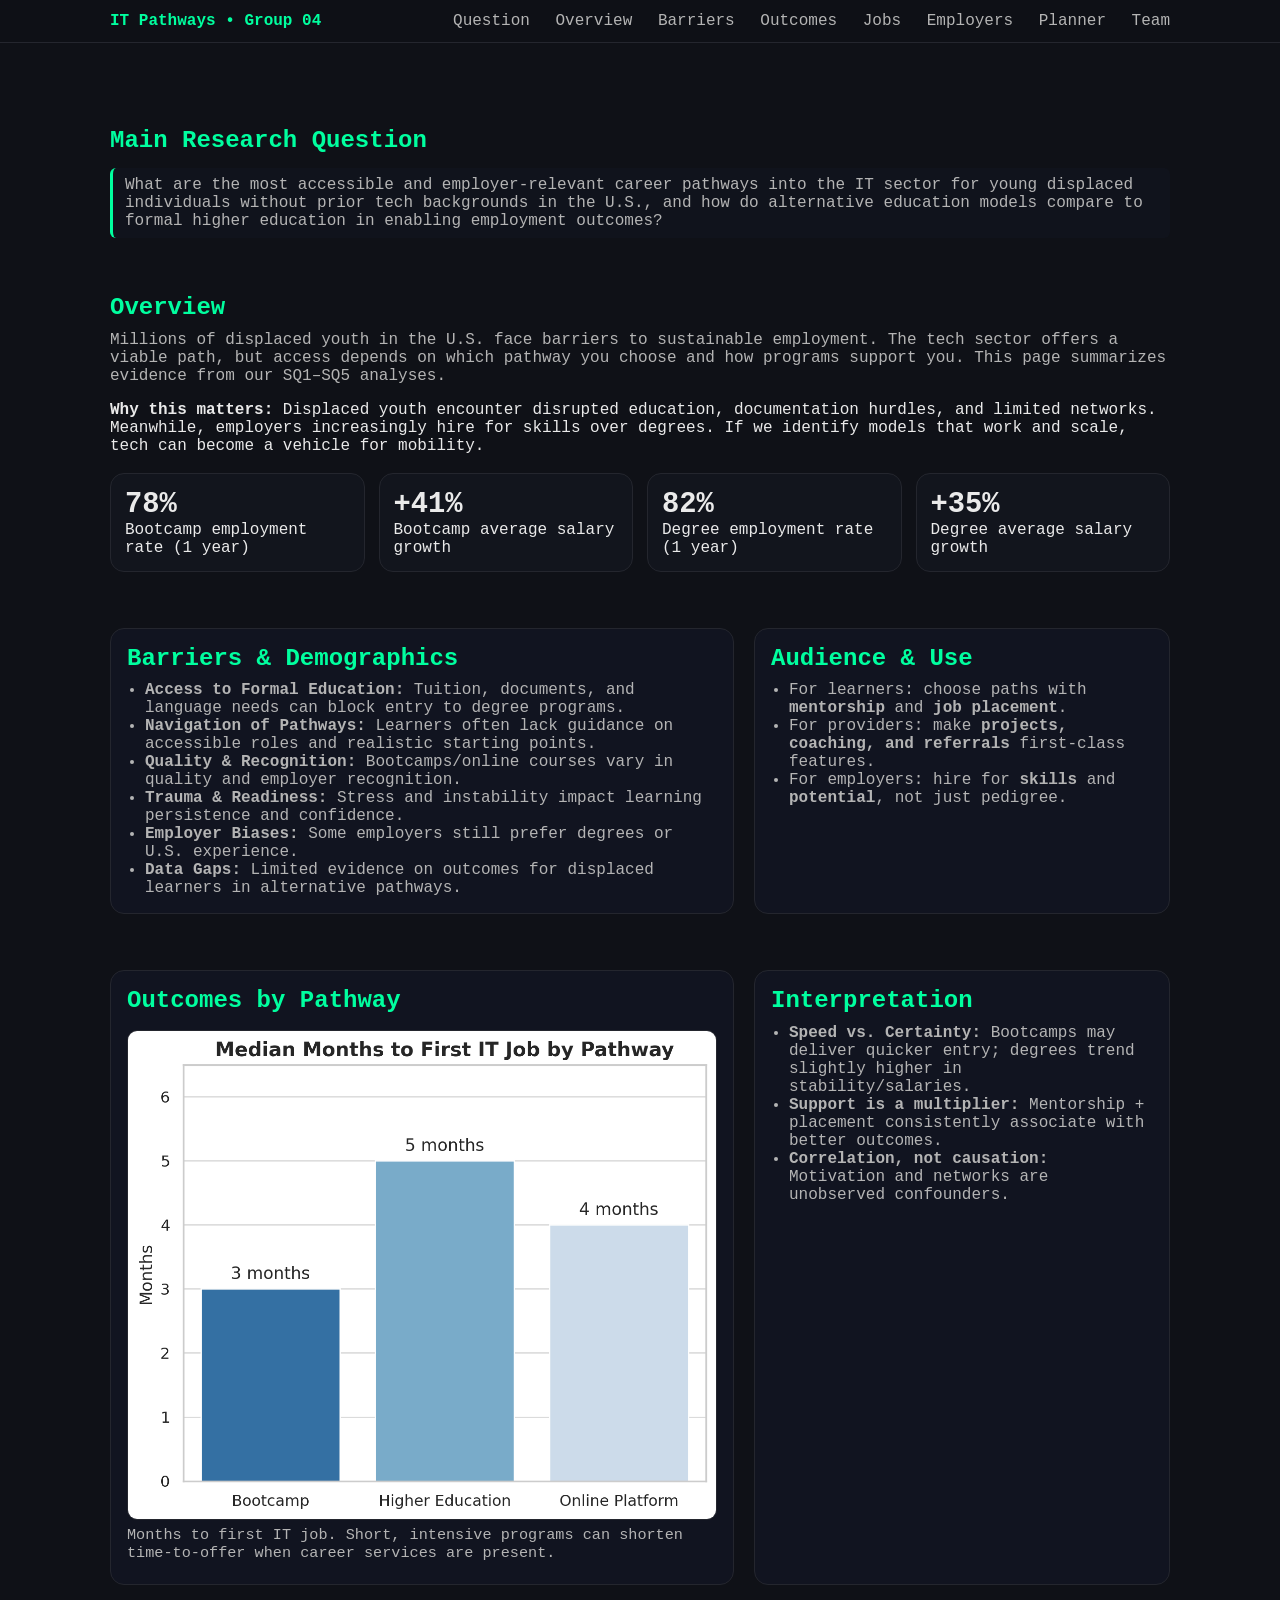
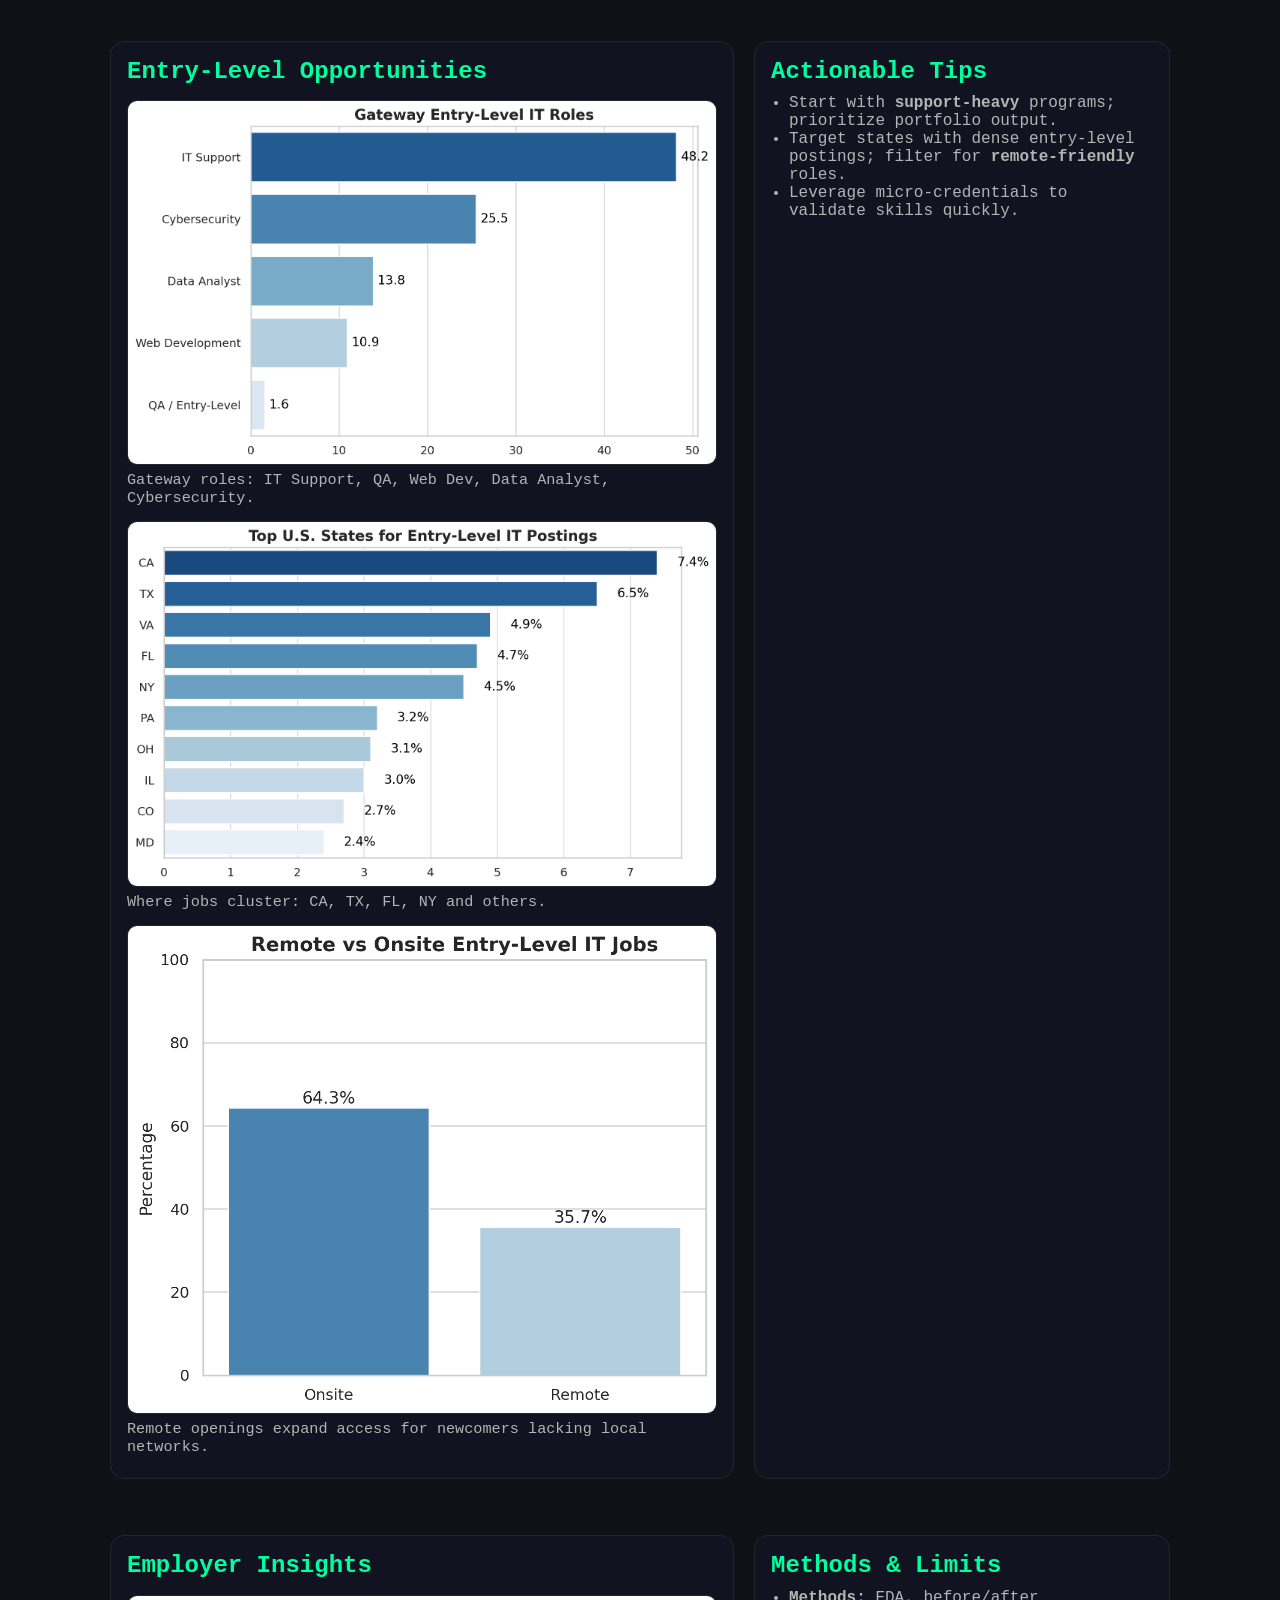
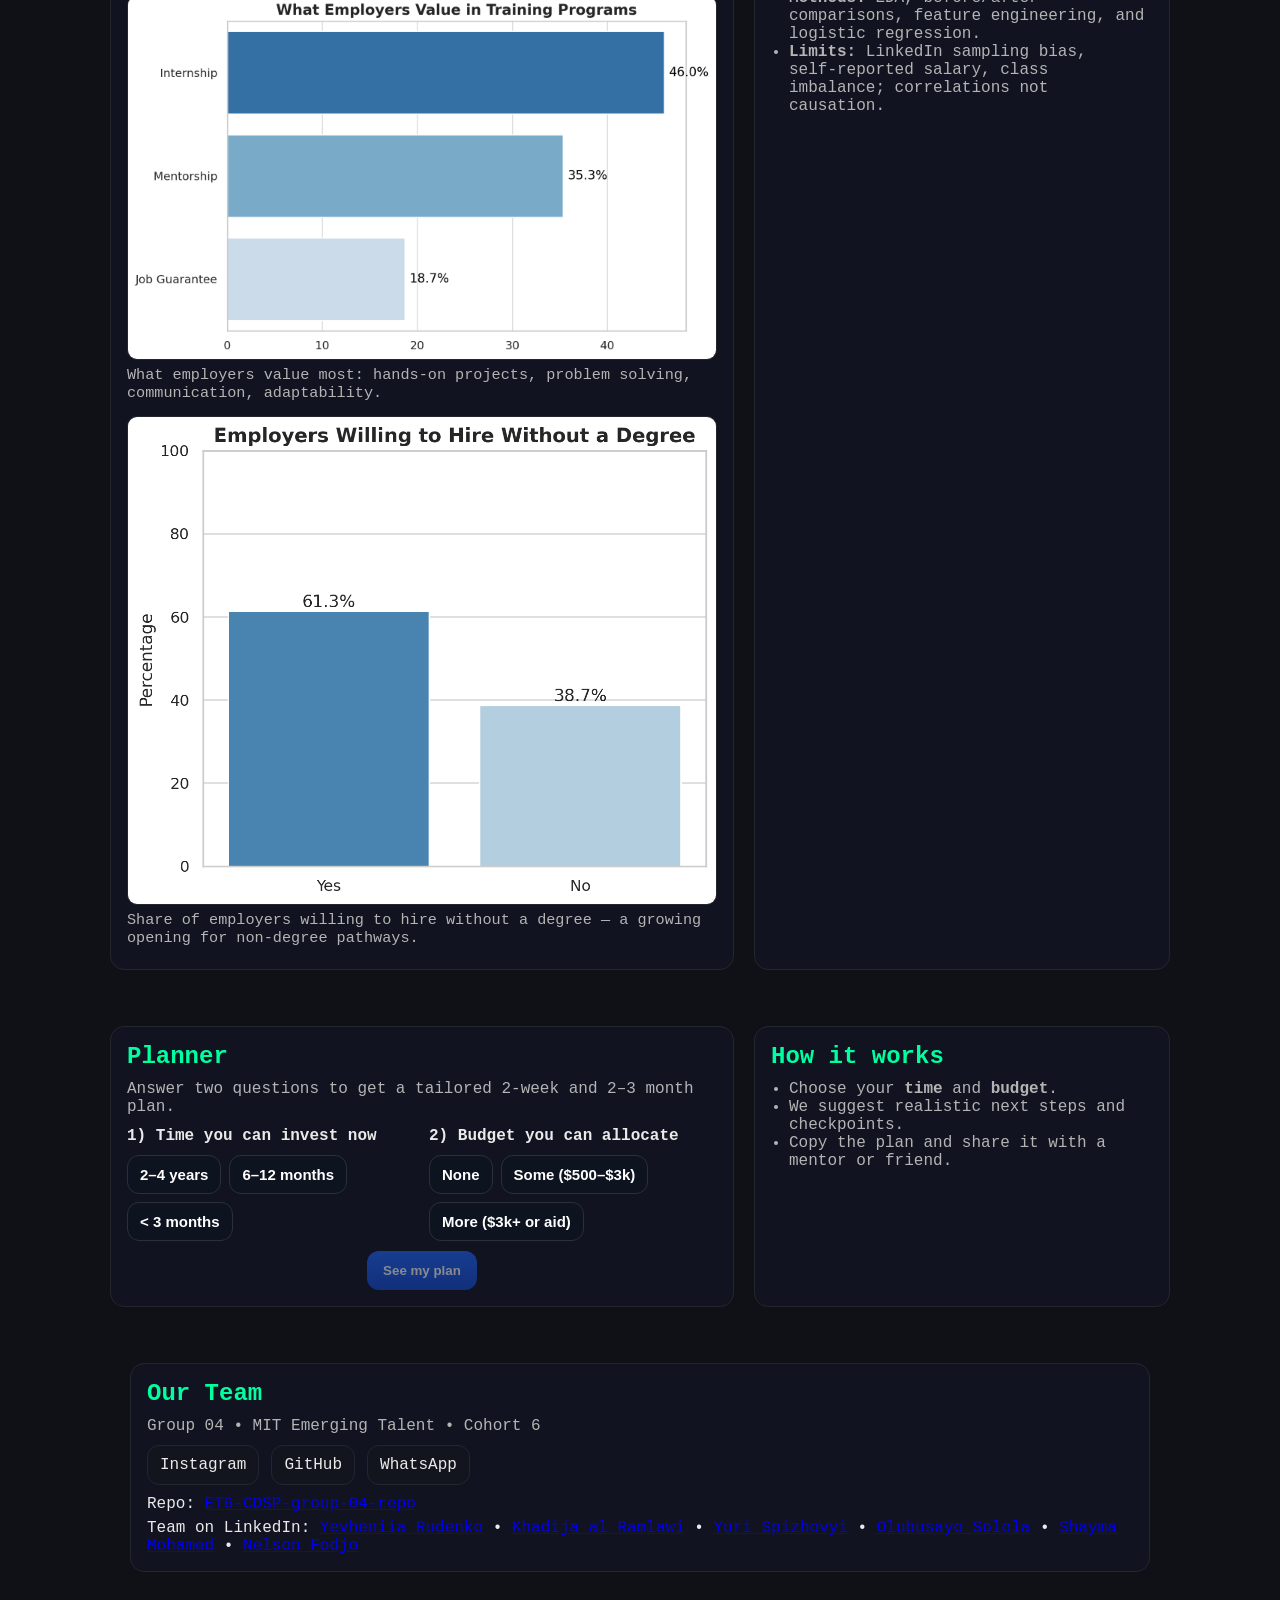
==== 5_communication_strategy/webpage_flowchart/index.html @ cdeca655 "fix snakecase" ====
<!DOCTYPE html>
<html lang="en">
<head>
  <meta charset="UTF-8" />
  <meta name="viewport" content="width=device-width, initial-scale=1.0"/>
  <title>IT Pathways for Displaced Youth — Data Story</title>
  <link rel="stylesheet" href="styles.css">
  <script src="script.js" defer></script>
</head>
<body>
<header class="site">
  <nav class="nav" aria-label="Primary">
    <div class="brand">IT Pathways • Group 04</div>
    <div class="links">
      <a href="#question">Question</a>
      <a href="#overview">Overview</a>
      <a href="#barriers">Barriers</a>
      <a href="#outcomes">Outcomes</a>
      <a href="#jobs">Jobs</a>
      <a href="#employers">Employers</a>
      <a href="#planner">Planner</a>
      <a href="#team">Team</a>
    </div>
  </nav>
</header>

<main class="container">
      <section id="question">
      <h1>Main Research Question</h1>
      <blockquote>What are the most accessible and employer‑relevant career pathways into the IT sector for young displaced individuals without prior tech backgrounds in the U.S., and how do alternative education models compare to formal higher education in enabling employment outcomes?</blockquote>
      </section>

      <section id="overview">
      <h2>Overview</h2>
      <p class="lead">Millions of displaced youth in the U.S. face barriers to sustainable employment. The tech sector offers a viable path, but access depends on which pathway you choose and how programs support you. This page summarizes evidence from our SQ1–SQ5 analyses.</p>
      <p><strong>Why this matters:</strong> Displaced youth encounter disrupted education, documentation hurdles, and limited networks. Meanwhile, employers increasingly hire for skills over degrees. If we identify models that work and scale, tech can become a vehicle for mobility.</p>
      <div class="kpis">
        <div class="kpi">
          <div class="num">78%</div>
          <div>Bootcamp employment rate (1 year)</div>
        </div>
        <div class="kpi">
          <div class="num">+41%</div>
          <div>Bootcamp average salary growth</div>
        </div>
        <div class="kpi">
          <div class="num">82%</div>
          <div>Degree employment rate (1 year)</div>
        </div>
        <div class="kpi">
          <div class="num">+35%</div>
          <div>Degree average salary growth</div>
        </div>
      </div>
      </section>

      <section id="barriers" class="two-col">
      <div class="card">
        <h2>Barriers & Demographics</h2>
        <ul class="clean">
          <li><strong>Access to Formal Education:</strong> Tuition, documents, and language needs can block entry to degree programs.</li><li><strong>Navigation of Pathways:</strong> Learners often lack guidance on accessible roles and realistic starting points.</li><li><strong>Quality & Recognition:</strong> Bootcamps/online courses vary in quality and employer recognition.</li><li><strong>Trauma & Readiness:</strong> Stress and instability impact learning persistence and confidence.</li><li><strong>Employer Biases:</strong> Some employers still prefer degrees or U.S. experience.</li><li><strong>Data Gaps:</strong> Limited evidence on outcomes for displaced learners in alternative pathways.</li>
        </ul>
      </div>
      <div class="card">
        <h2>Audience & Use</h2>
        <ul class="clean">
          <li>For learners: choose paths with <strong>mentorship</strong> and <strong>job placement</strong>.</li>
          <li>For providers: make <strong>projects, coaching, and referrals</strong> first‑class features.</li>
          <li>For employers: hire for <strong>skills</strong> and <strong>potential</strong>, not just pedigree.</li>
        </ul>
      </div>
      </section>

      <section id="outcomes" class="two-col">
      <div class="card">
        <h2>Outcomes by Pathway</h2>
        <figure>
          <img class="chart" src="img/Median Months to First IT Job by Pathway.png" alt="Months to first job">
          <figcaption>Months to first IT job. Short, intensive programs can shorten time‑to‑offer when career services are present.</figcaption>
        </figure>
      </div>
      <div class="card">
        <h2>Interpretation</h2>
        <ul class="clean">
          <li><strong>Speed vs. Certainty:</strong> Bootcamps may deliver quicker entry; degrees trend slightly higher in stability/salaries.</li>
          <li><strong>Support is a multiplier:</strong> Mentorship + placement consistently associate with better outcomes.</li>
          <li><strong>Correlation, not causation:</strong> Motivation and networks are unobserved confounders.</li>
        </ul>
      </div>
      </section>

      <section id="jobs" class="two-col">
      <div class="card">
        <h2>Entry‑Level Opportunities</h2>
        <figure>
          <img class="chart" src="img/Gateway Entry-Level IT Roles.png" alt="Top entry-level roles">
          <figcaption>Gateway roles: IT Support, QA, Web Dev, Data Analyst, Cybersecurity.</figcaption>
        </figure>
        <figure>
          <img class="chart" src="img/Top U.S. States for Entry-Level IT Postings.png" alt="Top states">
          <figcaption>Where jobs cluster: CA, TX, FL, NY and others.</figcaption>
        </figure>
        <figure>
          <img class="chart" src="img/Remote vs Onsite Entry-Level IT Jobs.png" alt="Remote vs onsite">
          <figcaption>Remote openings expand access for newcomers lacking local networks.</figcaption>
        </figure>
      </div>
      <div class="card">
        <h2>Actionable Tips</h2>
        <ul class="clean">
          <li>Start with <strong>support‑heavy</strong> programs; prioritize portfolio output.</li>
          <li>Target states with dense entry‑level postings; filter for <strong>remote‑friendly</strong> roles.</li>
          <li>Leverage micro‑credentials to validate skills quickly.</li>
        </ul>
      </div>
      </section>



      <section id="employers" class="two-col">
      <div class="card">
        <h2>Employer Insights</h2>
        <figure>
          <img class="chart" src="img/What Employers Value in Training Programs.png" alt="Employer-valued features">
          <figcaption>What employers value most: hands‑on projects, problem solving, communication, adaptability.</figcaption>
        </figure>
        <figure>
          <img class="chart" src="img/Employers Willing to Hire Without a Degree.png" alt="Hire without degree">
          <figcaption>Share of employers willing to hire without a degree — a growing opening for non‑degree pathways.</figcaption>
        </figure>
      </div>
      <div class="card">
        <h2>Methods & Limits</h2>
        <ul class="clean">
          <li><strong>Methods:</strong> EDA, before/after comparisons, feature engineering, and logistic regression.</li>
          <li><strong>Limits:</strong> LinkedIn sampling bias, self‑reported salary, class imbalance; correlations not causation.</li>
        </ul>
      </div>

      </section>
      <section id="planner" class="two-col">
      <div class="card">
        <h2>Planner</h2>
        <p class="lead">Answer two questions to get a tailored 2‑week and 2–3 month plan.</p>
        <div id="planner-mount" class="planner-wrap" aria-live="polite"></div>
      </div>
      <div class="card">
        <h2>How it works</h2>
        <ul class="clean">
          <li>Choose your <strong>time</strong> and <strong>budget</strong>.</li>
          <li>We suggest realistic next steps and checkpoints.</li>
          <li>Copy the plan and share it with a mentor or friend.</li>
        </ul>
      </div>
      </section>

      <section id="team" class="container" style="padding-top:0;">
          <div class="card">
            <h2>Our Team</h2>
            <p class="lead">Group 04 • MIT Emerging Talent • Cohort 6</p>
            <div class="socials">
              <a class="social" href="https://www.instagram.com/p/DNNBhbguRMo/?utm_source=ig_web_copy_link&igsh=MzRlODBiNWFlZA%3D%3D&img_index=8" aria-label="Instagram">Instagram</a>
              <a class="social" href="https://github.com/MIT-Emerging-Talent/ET6-CDSP-group-04-repo" aria-label="GitHub">GitHub</a>
              <a class="social" href="https://whatsapp.com/channel/0029Vb6RfkN1noz5w4DXur0x" aria-label="WhatsApp">WhatsApp</a>
            </div>
            <div class="tiny" style="margin-top:10px;">Repo: <a href="https://github.com/MIT-Emerging-Talent/ET6-CDSP-group-04-repo" target="_blank" rel="noopener">ET6-CDSP-group-04-repo</a></div>
            <div class="tiny" style="margin-top:6px;">Team on LinkedIn: <a href="https://www.linkedin.com/in/yevheniia-rudenko/" target="_blank" rel="noopener">Yevheniia Rudenko</a> •
              <a href="https://www.linkedin.com/in/khadijaramlawi/" target="_blank" rel="noopener">Khadija al Ramlawi</a> •
              <a href="https://www.linkedin.com/in/yuri-s-587040302/" target="_blank" rel="noopener">Yuri Spizhovyi</a> •
              <a href="https://www.linkedin.com/in/solola-o-simisola/" target="_blank" rel="noopener">Olubusayo Solola</a> •
              <a href="https://www.linkedin.com/in/shayma-mohamed/" target="_blank" rel="noopener">Shayma Mohamed</a> •
              <a href="https://www.linkedin.com/in/nelson-fodjo/" target="_blank" rel="noopener">Nelson Fodjo</a>
            </div>
          </div>
        </section>
</main>
</body>
</html>
---- 5_communication_strategy/webpage_flowchart/styles.css ----
:root {
  --bg:#0f1117; --fg:#eaeaea; --muted:#b4b4b4; --accent:#00ff9f; --border:#24262e;
  --card:#111420; --card-2:#12151d; --radius:14px;
}
* { box-sizing: border-box; }
html, body { margin: 0; padding: 0; }
body { background: var(--bg); color: var(--fg);
       font-family: ui-monospace, SFMono-Regular, Menlo, Monaco, Consolas, "Liberation Mono", "Courier New", monospace; }

/* Header */
.site { position: sticky; top: 0; z-index: 50; backdrop-filter: blur(8px); background: rgba(15,17,23,.85); border-bottom: 1px solid var(--border); }
.nav { max-width: 1100px; margin:0 auto; padding: 12px 20px; display:flex; justify-content: space-between; align-items: center; }
.brand { color: var(--accent); font-weight: 800; }
.links a { color: var(--muted); text-decoration: none; margin-left: 16px; transition: color .2s ease; }
.links a:hover { color: var(--fg); }

/* Layout */
.container { max-width: 1100px; margin: 0 auto; padding: 28px 20px 80px; }
section { margin: 56px 0; }
h1,h2 { color: var(--accent); margin: 0 0 8px; line-height:1.2; }
p.lead { color: var(--muted); margin: 0 0 10px; }

/* KPI */
.kpis { display:grid; grid-template-columns: repeat(4, minmax(160px,1fr)); gap: 14px; margin-top: 18px; }
.kpi { border:1px solid var(--border); border-radius: var(--radius); padding: 14px; background:var(--card-2); }
.kpi .num { font-size: 1.8rem; font-weight: 800; }

/* Cards & columns */
.two-col { display:grid; grid-template-columns: 1.2fr .8fr; gap: 20px; }
@media (max-width: 900px){ .two-col{ grid-template-columns: 1fr; } }
.card { border:1px solid var(--border); border-radius: var(--radius); background:var(--card); padding: 16px; }
ul.clean { margin: 0; padding-left: 18px; color: var(--muted); }
blockquote { color: var(--muted); border-left: 3px solid var(--accent); margin: 12px 0; padding: 8px 12px; border-radius:6px; background:#10131c; }

/* Figures */
figure { margin: 14px 0 6px; }
img.chart { width:100%; border:1px solid var(--border); border-radius:10px; display:block; }
figcaption { color: var(--muted); font-size: .95rem; margin-top: 6px; }

/* Socials */
.socials{ display:flex; gap:12px; flex-wrap:wrap; }
.social{ display:inline-flex; align-items:center; gap:8px; background:var(--card-2); border:1px solid var(--border);
         padding:10px 12px; border-radius:12px; color:var(--fg); text-decoration:none; transition:border-color .2s ease; }
.social:hover{ border-color:#3a3e4c; }

/* Planner */
.planner-wrap{max-width:760px;margin:0 auto;}
.planner-grid{display:grid;grid-template-columns:1fr;gap:14px}
@media(min-width:640px){.planner-grid{grid-template-columns:1fr 1fr}}
.label{font-weight:800;font-size:16px;line-height:1.35; margin-bottom:8px}
.choices{display:flex;flex-wrap:wrap;gap:8px}
.btn{border:1px solid #2a2f3a;background:#0e1320;color:#fff;padding:10px 12px;border-radius:12px;font-size:15px;font-weight:700;cursor:pointer}
.btn[aria-pressed="true"]{background:#132b3a;border-color:#245a4b;box-shadow:0 0 0 2px #163c30 inset}
.primary{background:linear-gradient(180deg,#1e67ff,#124bd6);color:#fff;padding:12px 16px;border:none;border-radius:12px;font-weight:800;cursor:pointer}
.primary:disabled{opacity:.5;cursor:not-allowed}
.result{margin-top:14px;display:none;flex-direction:column;gap:10px}
.tiles strong{display:block;margin-top:6px}
.steps li{margin-left:20px;line-height:1.5;font-size:15.5px;}
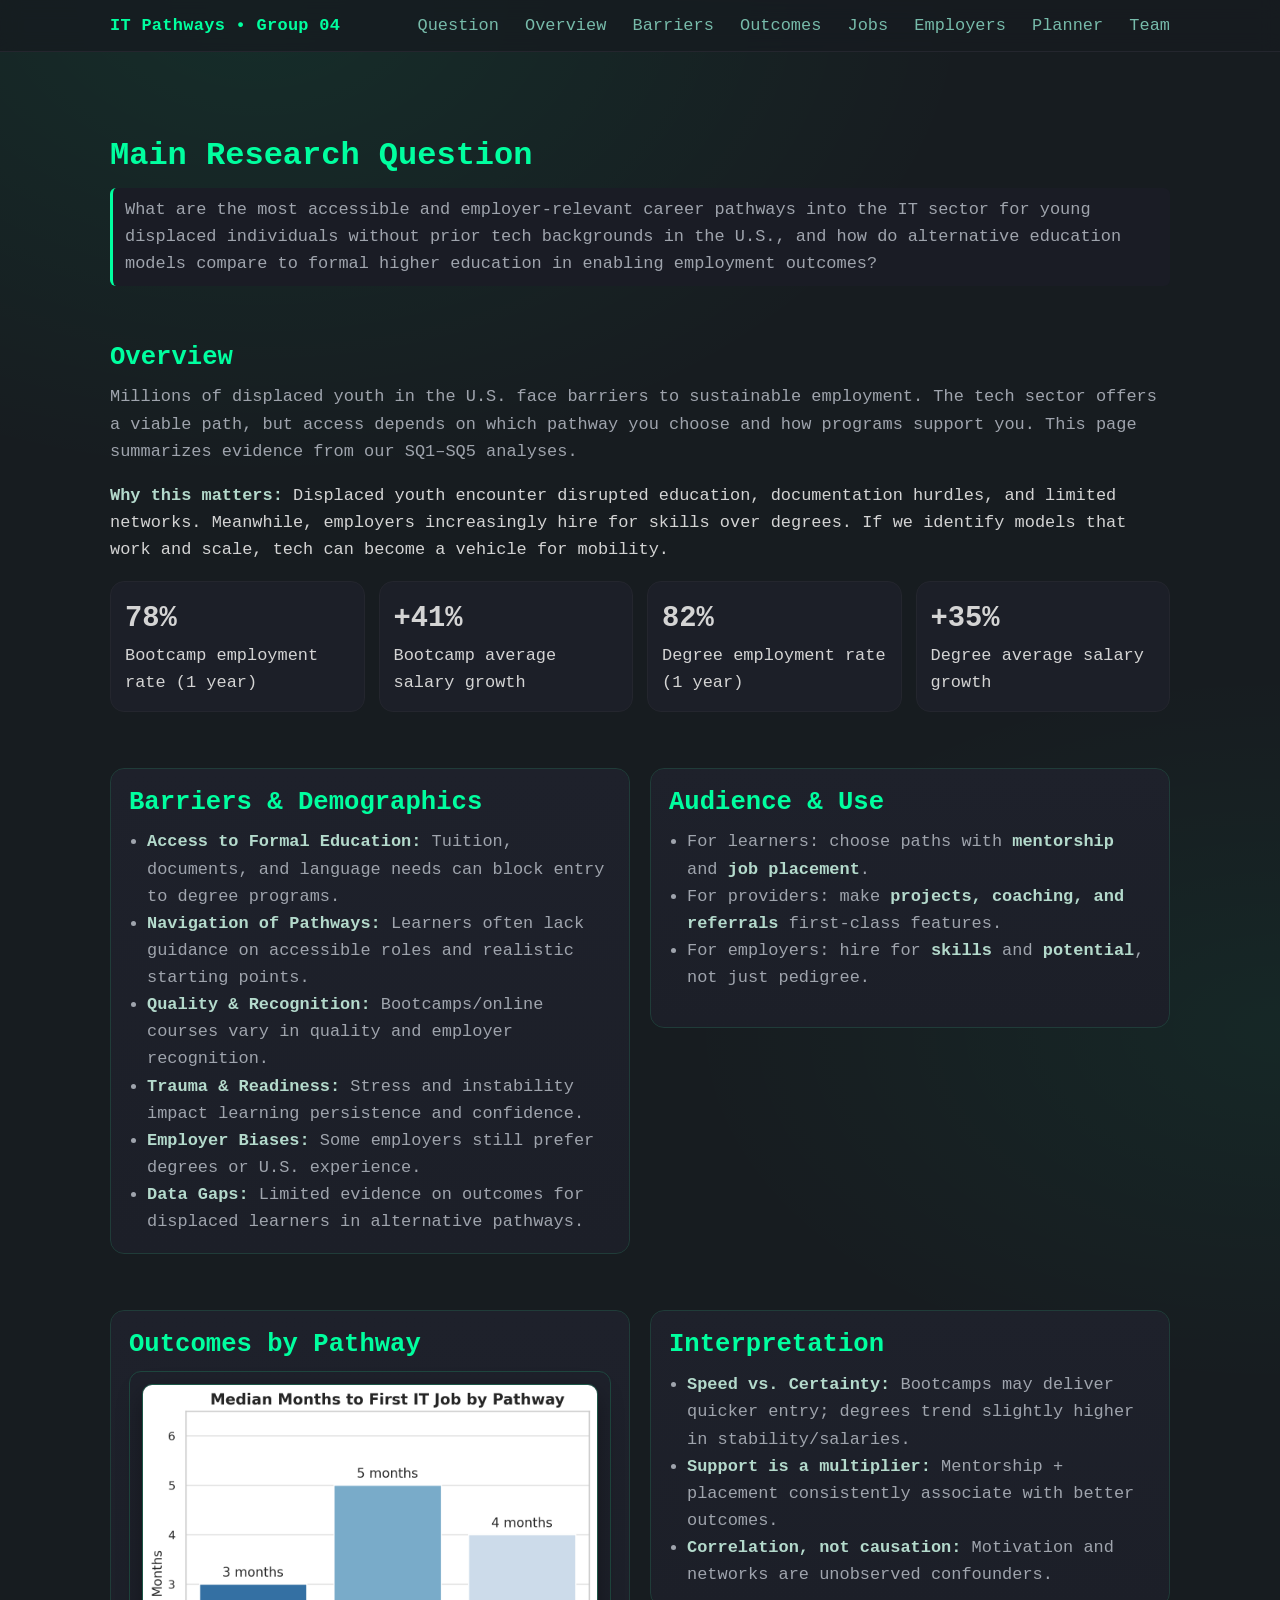
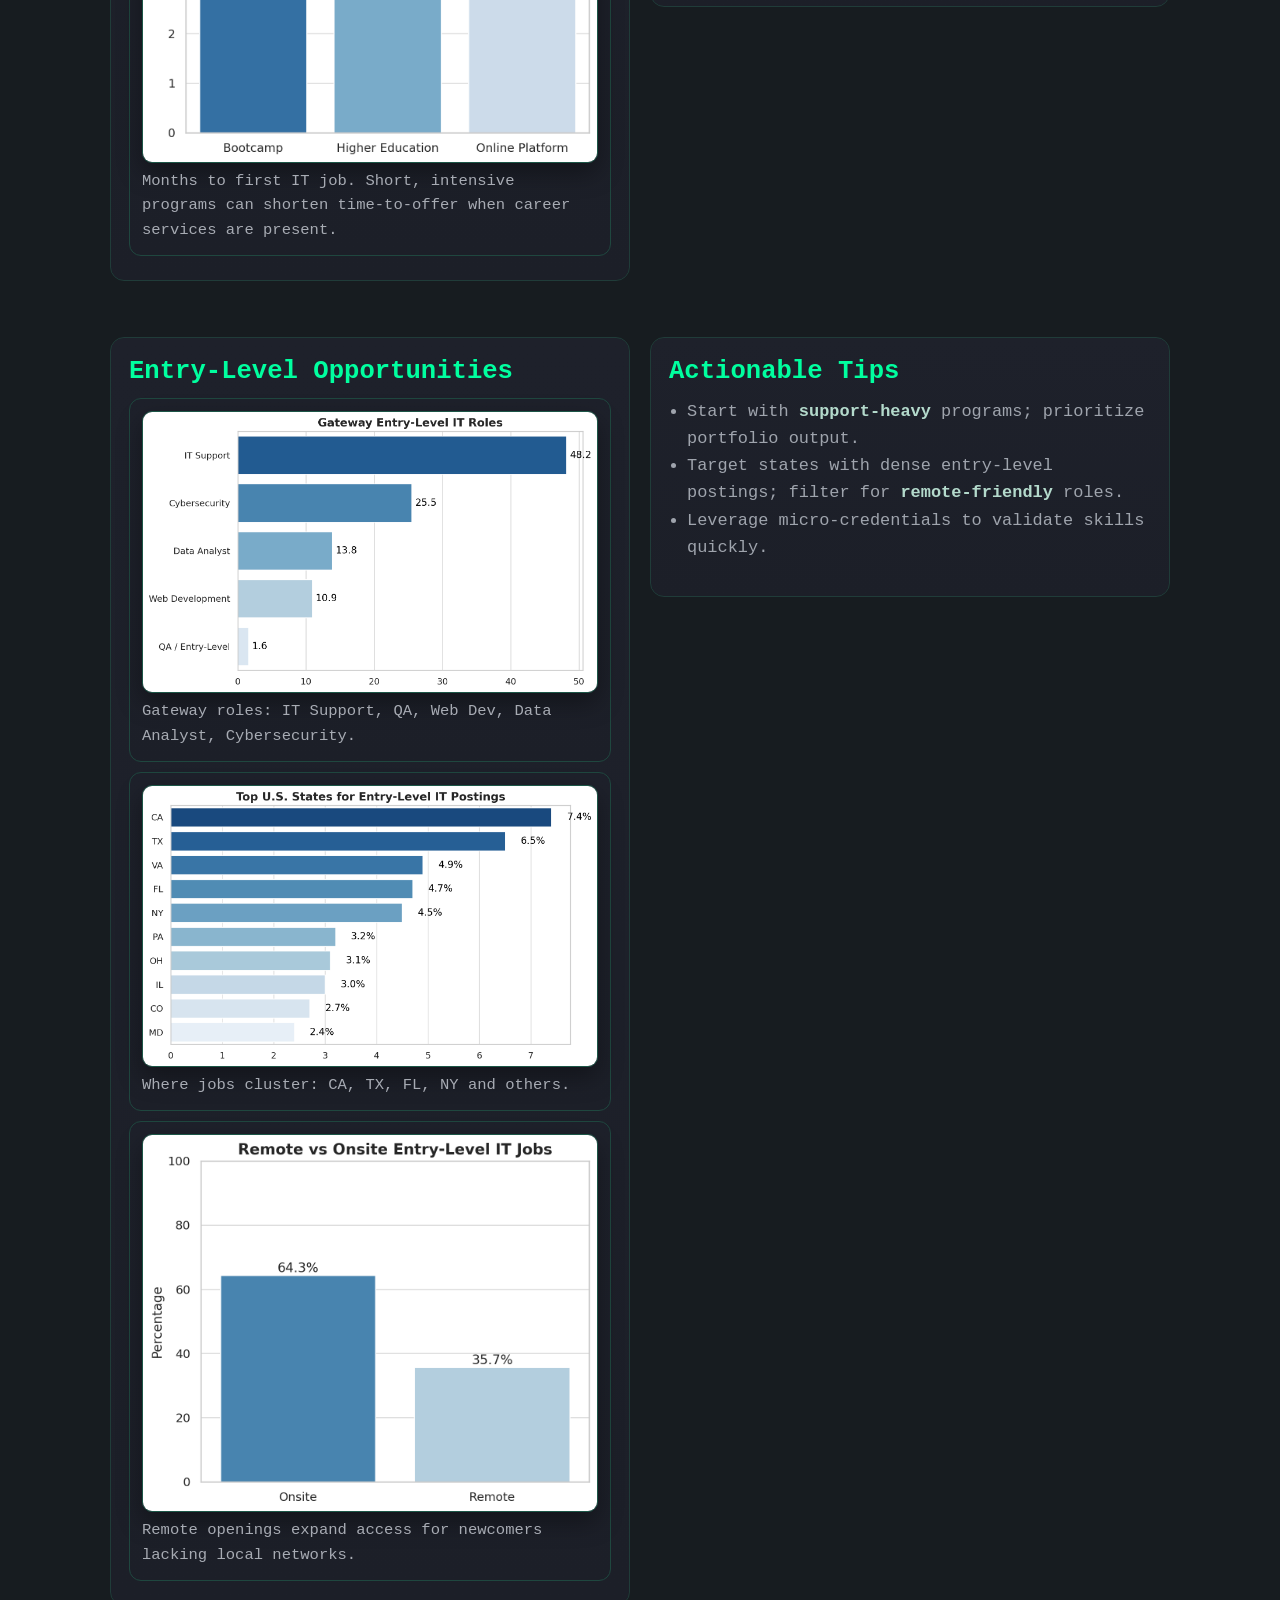
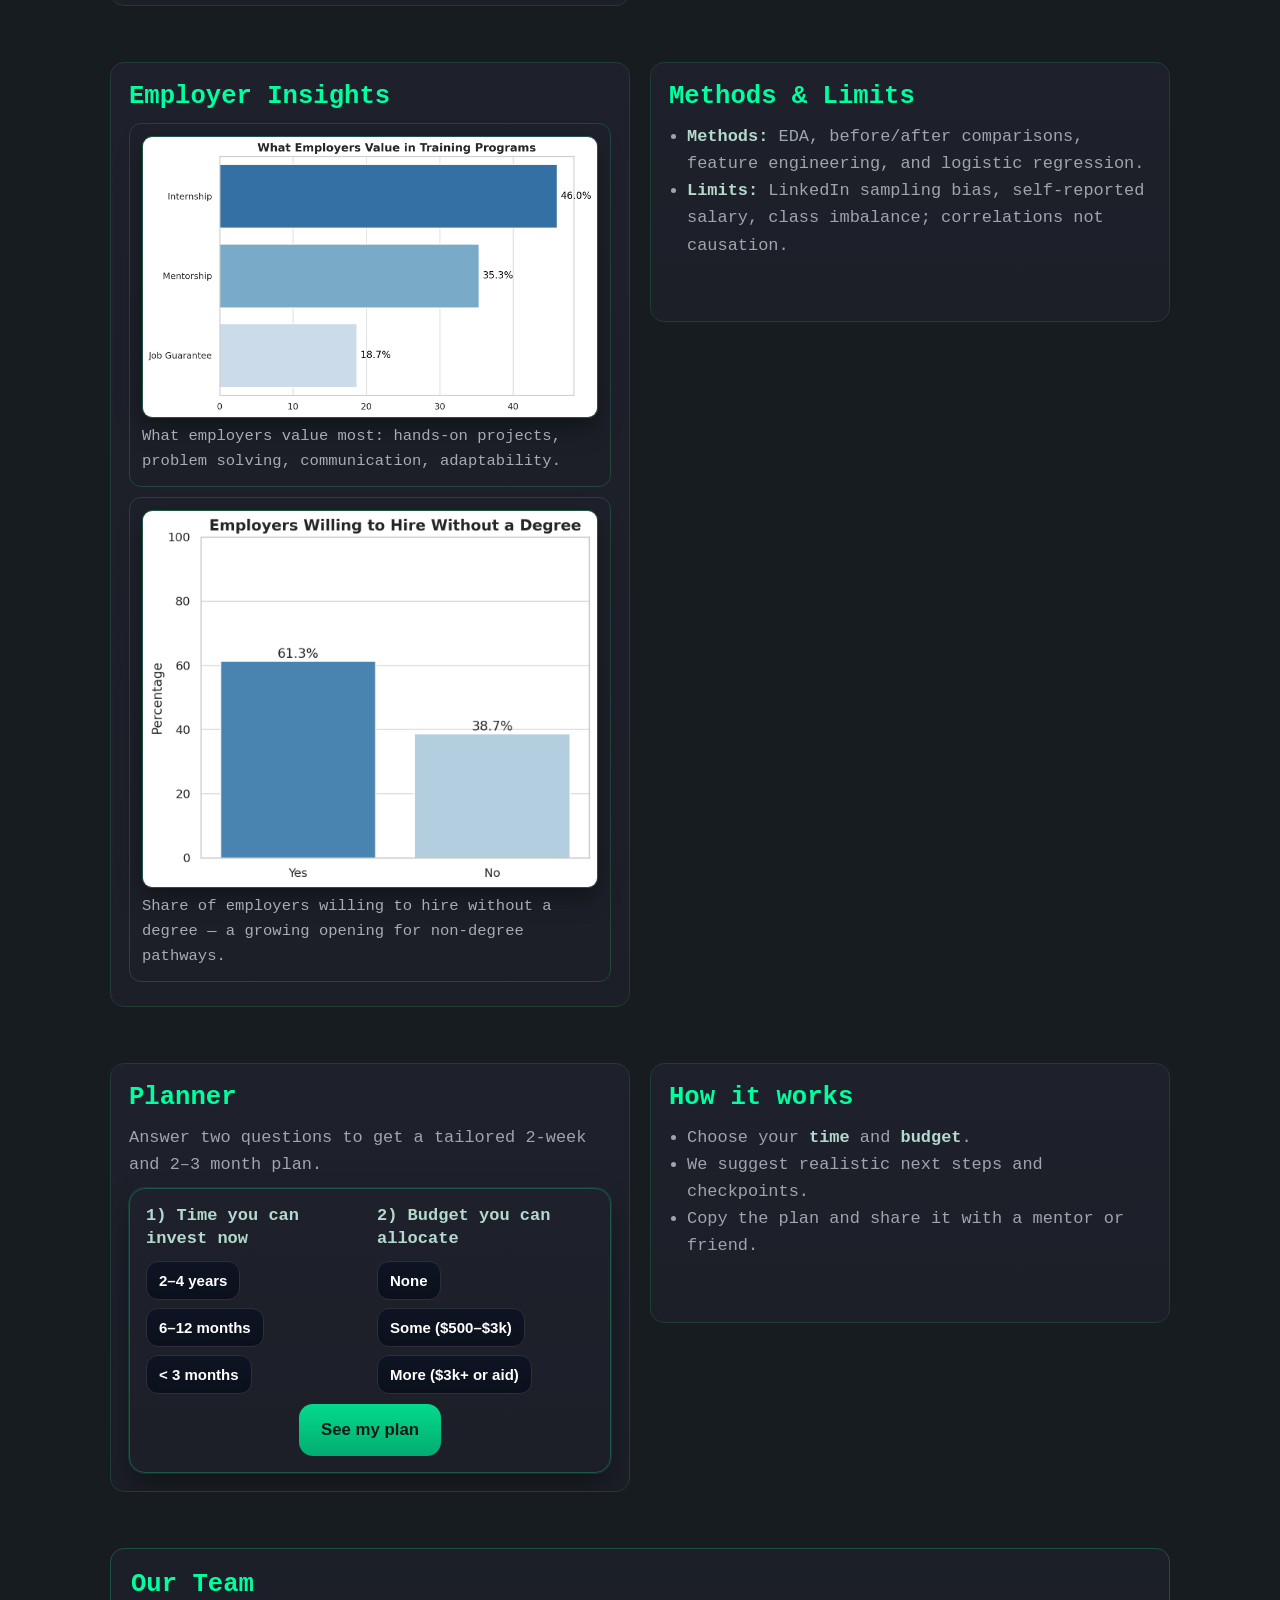
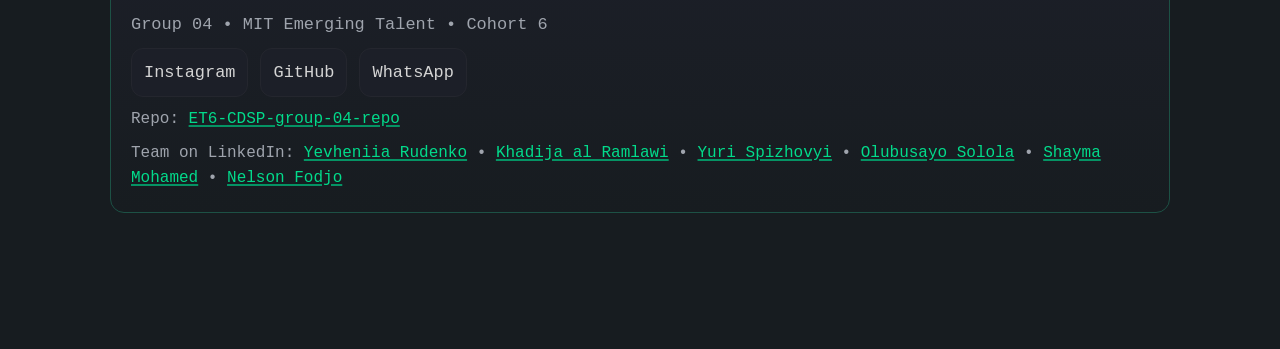
==== commit 356574de: "update webpage source" ====
--- a/5_communication_strategy/webpage_flowchart/index.html
+++ b/5_communication_strategy/webpage_flowchart/index.html
@@ -115,8 +115,6 @@
       </div>
       </section>
 
-
-
       <section id="employers" class="two-col">
       <div class="card">
         <h2>Employer Insights</h2>
@@ -153,26 +151,32 @@
         </ul>
       </div>
       </section>
+<section id="team" style="padding-top:0;">
+  <div class="card">
+    <h2>Our Team</h2>
+    <p class="lead">Group 04 • MIT Emerging Talent • Cohort 6</p>
 
-      <section id="team" class="container" style="padding-top:0;">
-          <div class="card">
-            <h2>Our Team</h2>
-            <p class="lead">Group 04 • MIT Emerging Talent • Cohort 6</p>
-            <div class="socials">
-              <a class="social" href="https://www.instagram.com/p/DNNBhbguRMo/?utm_source=ig_web_copy_link&igsh=MzRlODBiNWFlZA%3D%3D&img_index=8" aria-label="Instagram">Instagram</a>
-              <a class="social" href="https://github.com/MIT-Emerging-Talent/ET6-CDSP-group-04-repo" aria-label="GitHub">GitHub</a>
-              <a class="social" href="https://whatsapp.com/channel/0029Vb6RfkN1noz5w4DXur0x" aria-label="WhatsApp">WhatsApp</a>
-            </div>
-            <div class="tiny" style="margin-top:10px;">Repo: <a href="https://github.com/MIT-Emerging-Talent/ET6-CDSP-group-04-repo" target="_blank" rel="noopener">ET6-CDSP-group-04-repo</a></div>
-            <div class="tiny" style="margin-top:6px;">Team on LinkedIn: <a href="https://www.linkedin.com/in/yevheniia-rudenko/" target="_blank" rel="noopener">Yevheniia Rudenko</a> •
-              <a href="https://www.linkedin.com/in/khadijaramlawi/" target="_blank" rel="noopener">Khadija al Ramlawi</a> •
-              <a href="https://www.linkedin.com/in/yuri-s-587040302/" target="_blank" rel="noopener">Yuri Spizhovyi</a> •
-              <a href="https://www.linkedin.com/in/solola-o-simisola/" target="_blank" rel="noopener">Olubusayo Solola</a> •
-              <a href="https://www.linkedin.com/in/shayma-mohamed/" target="_blank" rel="noopener">Shayma Mohamed</a> •
-              <a href="https://www.linkedin.com/in/nelson-fodjo/" target="_blank" rel="noopener">Nelson Fodjo</a>
-            </div>
-          </div>
-        </section>
+    <div class="socials">
+      <a class="social" href="https://www.instagram.com/p/DNNBhbguRMo/?utm_source=ig_web_copy_link&igsh=MzRlODBiNWFlZA%3D%3D&img_index=8" aria-label="Instagram" rel="noopener noreferrer">Instagram</a>
+      <a class="social" href="https://github.com/MIT-Emerging-Talent/ET6-CDSP-group-04-repo" aria-label="GitHub" rel="noopener noreferrer">GitHub</a>
+      <a class="social" href="https://whatsapp.com/channel/0029Vb6RfkN1noz5w4DXur0x" aria-label="WhatsApp" rel="noopener noreferrer">WhatsApp</a>
+    </div>
+
+    <div class="tiny">Repo: 
+      <a href="https://github.com/MIT-Emerging-Talent/ET6-CDSP-group-04-repo" target="_blank" rel="noopener noreferrer">ET6-CDSP-group-04-repo</a>
+    </div>
+
+    <div class="tiny">Team on LinkedIn: 
+      <a href="https://www.linkedin.com/in/yevheniia-rudenko/" target="_blank" rel="noopener noreferrer">Yevheniia Rudenko</a> •
+      <a href="https://www.linkedin.com/in/khadijaramlawi/" target="_blank" rel="noopener noreferrer">Khadija al Ramlawi</a> •
+      <a href="https://www.linkedin.com/in/yuri-s-587040302/" target="_blank" rel="noopener noreferrer">Yuri Spizhovyi</a> •
+      <a href="https://www.linkedin.com/in/solola-o-simisola/" target="_blank" rel="noopener noreferrer">Olubusayo Solola</a> •
+      <a href="https://www.linkedin.com/in/shayma-mohamed/" target="_blank" rel="noopener noreferrer">Shayma Mohamed</a> •
+      <a href="https://www.linkedin.com/in/nelson-fodjo/" target="_blank" rel="noopener noreferrer">Nelson Fodjo</a>
+    </div>
+  </div>
+</section>
+
 </main>
 </body>
 </html>
--- a/5_communication_strategy/webpage_flowchart/styles.css
+++ b/5_communication_strategy/webpage_flowchart/styles.css
@@ -1,24 +1,48 @@
 :root {
-  --bg:#0f1117; --fg:#eaeaea; --muted:#b4b4b4; --accent:#00ff9f; --border:#24262e;
-  --card:#111420; --card-2:#12151d; --radius:14px;
+  --bg:#171c20; --fg:#d4d4d4; --muted:#9fa4ad; --accent:#00ff9f; --border:#24262e;
+  --card:#1e212b; --card-2:#1c1f28; --radius:14px;
+  /* Type scale */
+  --fs-0: clamp(0.95rem, 0.93rem + 0.2vw, 1rem);       /* small */
+  --fs-1: clamp(1rem, 0.98rem + 0.25vw, 1.06rem);      /* base */
+  --fs-h2: clamp(1.25rem, 1.1rem + 1vw, 1.6rem);       /* h2 */
+  --fs-h1: clamp(1.5rem, 1.2rem + 2vw, 2rem);          /* h1 */
 }
 * { box-sizing: border-box; }
 html, body { margin: 0; padding: 0; }
-body { background: var(--bg); color: var(--fg);
-       font-family: ui-monospace, SFMono-Regular, Menlo, Monaco, Consolas, "Liberation Mono", "Courier New", monospace; }
+body { 
+  background: radial-gradient(1200px 800px at 20% 0%, rgba(0,255,159,0.08), transparent 60%),
+              radial-gradient(1000px 600px at 100% 20%, rgba(0,255,159,0.05), transparent 60%),
+              var(--bg);
+  color: var(--fg);
+  font-family: ui-monospace, SFMono-Regular, Menlo, Monaco, Consolas, "Liberation Mono", "Courier New", monospace; 
+  font-size: var(--fs-1);
+  line-height: 1.6;
+}
 
 /* Header */
-.site { position: sticky; top: 0; z-index: 50; backdrop-filter: blur(8px); background: rgba(15,17,23,.85); border-bottom: 1px solid var(--border); }
+.site { 
+  position: sticky; top: 0; z-index: 50; 
+  backdrop-filter: blur(10px) saturate(110%);
+  background: color-mix(in srgb, var(--bg) 82%, transparent);
+  border-bottom: 1px solid var(--border); 
+}
 .nav { max-width: 1100px; margin:0 auto; padding: 12px 20px; display:flex; justify-content: space-between; align-items: center; }
-.brand { color: var(--accent); font-weight: 800; }
-.links a { color: var(--muted); text-decoration: none; margin-left: 16px; transition: color .2s ease; }
-.links a:hover { color: var(--fg); }
+.brand { color: var(--accent); font-weight: 800; letter-spacing: .3px; text-shadow: 0 0 0 transparent; transition: text-shadow .25s ease, filter .25s ease; }
+.brand:hover { text-shadow: 0 0 8px rgba(0,255,159,.35), 0 0 18px rgba(0,255,159,.2); filter: drop-shadow(0 0 6px rgba(0,255,159,.15)); }
+.links a { color: color-mix(in srgb, var(--muted) 75%, var(--accent) 25%); text-decoration: none; margin-left: 16px; position: relative; transition: color .2s ease; }
+.links a::after{ content:""; position:absolute; left:0; right:0; bottom:-3px; height:2px; background:linear-gradient(90deg, transparent, var(--accent), transparent); transform:scaleX(0); transform-origin:center; transition:transform .25s ease; }
+.links a:hover { color: inherit; }
+.links a:hover::after{ transform:scaleX(1); }
 
 /* Layout */
 .container { max-width: 1100px; margin: 0 auto; padding: 28px 20px 80px; }
 section { margin: 56px 0; }
-h1,h2 { color: var(--accent); margin: 0 0 8px; line-height:1.2; }
 p.lead { color: var(--muted); margin: 0 0 10px; }
+p, li { font-size: var(--fs-1); }
+
+h1,h2 { color: var(--accent); margin: 0 0 10px; line-height: 1.25; }
+h1 { font-size: var(--fs-h1); }
+h2 { font-size: var(--fs-h2); }
 
 /* KPI */
 .kpis { display:grid; grid-template-columns: repeat(4, minmax(160px,1fr)); gap: 14px; margin-top: 18px; }
@@ -26,33 +50,148 @@
 .kpi .num { font-size: 1.8rem; font-weight: 800; }
 
 /* Cards & columns */
-.two-col { display:grid; grid-template-columns: 1.2fr .8fr; gap: 20px; }
+.two-col { 
+  display: grid; 
+  grid-template-columns: repeat(auto-fit, minmax(320px, 1fr));
+  gap: 20px; 
+  align-items: start;
+}
 @media (max-width: 900px){ .two-col{ grid-template-columns: 1fr; } }
-.card { border:1px solid var(--border); border-radius: var(--radius); background:var(--card); padding: 16px; }
+@media(min-width: 900px){
+  .two-col .card{ min-height: 260px; }
+}
+.card {
+  border: 1px solid color-mix(in srgb, var(--border) 90%, var(--accent) 10%);
+  border-radius: var(--radius);
+  background: linear-gradient(180deg, var(--card), var(--card-2));
+  padding: 18px;
+  overflow: hidden;
+  background-clip: padding-box;
+  transition: border-color .2s ease, transform .2s ease;
+}
+.card:hover{ transform: translateY(-1px); border-color: color-mix(in srgb, var(--accent) 30%, var(--border)); }
+.card > * + * { margin-top: 10px; }
 ul.clean { margin: 0; padding-left: 18px; color: var(--muted); }
-blockquote { color: var(--muted); border-left: 3px solid var(--accent); margin: 12px 0; padding: 8px 12px; border-radius:6px; background:#10131c; }
+blockquote { color: var(--muted); border-left: 3px solid var(--accent); margin: 12px 0; padding: 8px 12px; border-radius:6px; background: color-mix(in srgb, var(--card) 85%, #000); }
 
 /* Figures */
-figure { margin: 14px 0 6px; }
-img.chart { width:100%; border:1px solid var(--border); border-radius:10px; display:block; }
-figcaption { color: var(--muted); font-size: .95rem; margin-top: 6px; }
+figure { margin: 14px 0 6px; padding:12px; border-radius:12px; background: linear-gradient(180deg, var(--card), var(--card-2)); border:1px solid color-mix(in srgb, var(--border) 85%, var(--accent) 15%); }
+img.chart { width:100%; display:block; border-radius:10px; 
+  background: linear-gradient(180deg, #141922, #0f141b);
+  border:1px solid color-mix(in srgb, var(--border) 78%, var(--accent) 22%);
+  box-shadow: 0 1px 0 rgba(0,255,159,.08) inset, 0 10px 24px rgba(0,0,0,.35);
+  transition: box-shadow .25s ease, border-color .25s ease, transform .2s ease;
+}
+img.chart:hover { transform: translateY(-1px); box-shadow: 0 0 0 1px rgba(0,255,159,.18), 0 14px 28px rgba(0,0,0,.45); border-color: color-mix(in srgb, var(--accent) 35%, var(--border)); }
+figcaption { color: color-mix(in srgb, var(--muted) 85%, var(--fg) 15%); font-size: .97rem; margin-top: 6px; }
 
 /* Socials */
 .socials{ display:flex; gap:12px; flex-wrap:wrap; }
 .social{ display:inline-flex; align-items:center; gap:8px; background:var(--card-2); border:1px solid var(--border);
          padding:10px 12px; border-radius:12px; color:var(--fg); text-decoration:none; transition:border-color .2s ease; }
 .social:hover{ border-color:#3a3e4c; }
+:focus-visible{ outline: 2px solid color-mix(in srgb, var(--accent) 65%, #fff); outline-offset: 2px; border-radius: 8px; }
 
 /* Planner */
-.planner-wrap{max-width:760px;margin:0 auto;}
+.planner-wrap{max-width:760px;margin:0 auto; position:relative; padding:16px; border-radius:16px; 
+  background: linear-gradient(180deg, var(--card), var(--card-2)); 
+  border:1px solid color-mix(in srgb, var(--border) 78%, var(--accent) 22%);
+  box-shadow: 0 0 0 1px rgba(0,255,159,.12), 0 14px 28px rgba(0,0,0,.35);
+}
+.planner-wrap::before{ position:absolute; top:-12px; left:16px; 
+  background: color-mix(in srgb, var(--accent) 22%, #0b101c); color:#0d1a16; 
+  padding:4px 10px; border-radius:999px; font-size:.8rem; font-weight:800; 
+  letter-spacing:.3px; color: color-mix(in srgb, var(--accent) 90%, #ffffff 10%); 
+  border:1px solid color-mix(in srgb, var(--accent) 50%, transparent);
+  box-shadow: 0 2px 10px rgba(0,255,159,.2);
+}
+.planner-wrap:hover{ box-shadow: 0 0 0 1px rgba(0,255,159,.2), 0 18px 36px rgba(0,0,0,.45); }
 .planner-grid{display:grid;grid-template-columns:1fr;gap:14px}
 @media(min-width:640px){.planner-grid{grid-template-columns:1fr 1fr}}
-.label{font-weight:800;font-size:16px;line-height:1.35; margin-bottom:8px}
+.label{font-weight:800;font-size:17px;line-height:1.35; margin-bottom:10px; color: color-mix(in srgb, var(--fg) 85%, var(--accent) 15%);}
 .choices{display:flex;flex-wrap:wrap;gap:8px}
-.btn{border:1px solid #2a2f3a;background:#0e1320;color:#fff;padding:10px 12px;border-radius:12px;font-size:15px;font-weight:700;cursor:pointer}
-.btn[aria-pressed="true"]{background:#132b3a;border-color:#245a4b;box-shadow:0 0 0 2px #163c30 inset}
-.primary{background:linear-gradient(180deg,#1e67ff,#124bd6);color:#fff;padding:12px 16px;border:none;border-radius:12px;font-weight:800;cursor:pointer}
-.primary:disabled{opacity:.5;cursor:not-allowed}
+.btn{border:1px solid #2a2f3a;background:linear-gradient(180deg,#0f1424,#0b101c);color:#fff;padding:10px 12px;border-radius:12px;font-size:15px;font-weight:700;cursor:pointer; transition: box-shadow .25s ease, border-color .25s ease, transform .2s ease;}
+.btn:hover{ box-shadow: 0 0 0 2px rgba(0,255,159,.15), 0 0 18px rgba(0,255,159,.15) inset; border-color:#245a4b; transform: translateY(-1px); }
+.btn[aria-pressed="true"]{background:#132b3a;border-color:#2a6a57;box-shadow:0 0 0 2px #163c30 inset, 0 0 0 1px rgba(0,255,159,.25);}
+.primary {
+  background: linear-gradient(180deg, color-mix(in srgb, var(--accent) 85%, #0b101c), color-mix(in srgb, var(--accent) 65%, #0b101c));
+  color: #0d1a16;
+  padding: 16px 22px;
+  border: none;
+  border-radius: 14px;
+  font-weight: 800;
+  font-size: 1.05rem;
+  cursor: pointer;
+  box-shadow: none;
+  transition: transform .2s ease, box-shadow .25s ease, background .3s ease;
+}
+.primary:hover {
+  transform: translateY(-1px);
+  box-shadow: none;
+  background: linear-gradient(180deg, color-mix(in srgb, var(--accent) 85%, #0b101c), color-mix(in srgb, var(--accent) 65%, #0b101c));
+}
 .result{margin-top:14px;display:none;flex-direction:column;gap:10px}
 .tiles strong{display:block;margin-top:6px}
-.steps li{margin-left:20px;line-height:1.5;font-size:15.5px;}+.steps li{margin-left:20px;line-height:2;font-size:var(--fs-1); margin-bottom:10px;}
+.steps{ counter-reset: step; padding:14px 16px; border-radius:14px; 
+  background: linear-gradient(180deg, var(--card), var(--card-2));
+  border:1px solid color-mix(in srgb, var(--border) 82%, var(--accent) 18%);
+  box-shadow: 0 1px 0 rgba(0,255,159,.08) inset;
+}
+.steps li{ position:relative; list-style:none; padding-left:38px; }
+.steps li::before{ counter-increment: step; content: counter(step); 
+  position:absolute; left:0; top:.2rem; width:26px; height:26px; border-radius:50%; 
+  background: color-mix(in srgb, var(--accent) 35%, #0b101c); color:#0f1a16; 
+  display:flex; align-items:center; justify-content:center; font-weight:800; font-size:.9rem; 
+  border:1px solid color-mix(in srgb, var(--accent) 60%, transparent);
+  color: color-mix(in srgb, var(--accent) 95%, #fff 5%);
+}
+strong { color: color-mix(in srgb, var(--fg) 85%, var(--accent) 15%); font-weight: 800; }
+
+/* === Cyber grid overlay === */
+body::before{ content:""; position:fixed; inset:0; pointer-events:none; z-index:-1; opacity:.2;
+  background:
+    linear-gradient(transparent 31px, rgba(255,255,255,.02) 32px),
+    linear-gradient(90deg, transparent 31px, rgba(255,255,255,.02) 32px);
+  background-size: 32px 32px, 32px 32px;
+}
+
+:target{ scroll-margin-top: 80px; }
+
+/* === Team section (CSS-only) === */
+#team .card {
+  background: linear-gradient(180deg, #1c1f28, #171c20);
+  border-radius: 14px;
+  padding: 20px;
+  border: 1px solid color-mix(in srgb, var(--accent) 20%, var(--border));
+  color: color-mix(in srgb, var(--fg) 85%, #fff 15%);
+}
+
+#team .tiny{ color: var(--muted); font-size: var(--fs-0); margin-top: 10px; }
+#team .tiny + .tiny{ margin-top: 8px; }
+
+/* Links inside Team: same green in all states + accessible focus */
+#team .tiny a,
+#team .tiny a:link,
+#team .tiny a:visited,
+#team .tiny a:hover,
+#team .tiny a:active {
+  color: color-mix(in srgb, var(--accent) 85%, #0b101c);
+  text-decoration: underline;
+  text-decoration-color: color-mix(in srgb, var(--accent) 55%, #0b101c);
+  text-decoration-thickness: 1.5px;
+  text-underline-offset: 2px;
+}
+#team .tiny a:hover {
+  text-decoration-color: color-mix(in srgb, var(--accent) 65%, #0b101c);
+  text-decoration-thickness: 2px;
+}
+#team .tiny a:focus-visible{
+  outline: 2px solid color-mix(in srgb, var(--accent) 70%, #fff);
+  outline-offset: 2px;
+  border-radius: 4px;
+}
+
+@media (prefers-reduced-motion: reduce){
+  *{ transition:none !important; animation:none !important; }
+}
